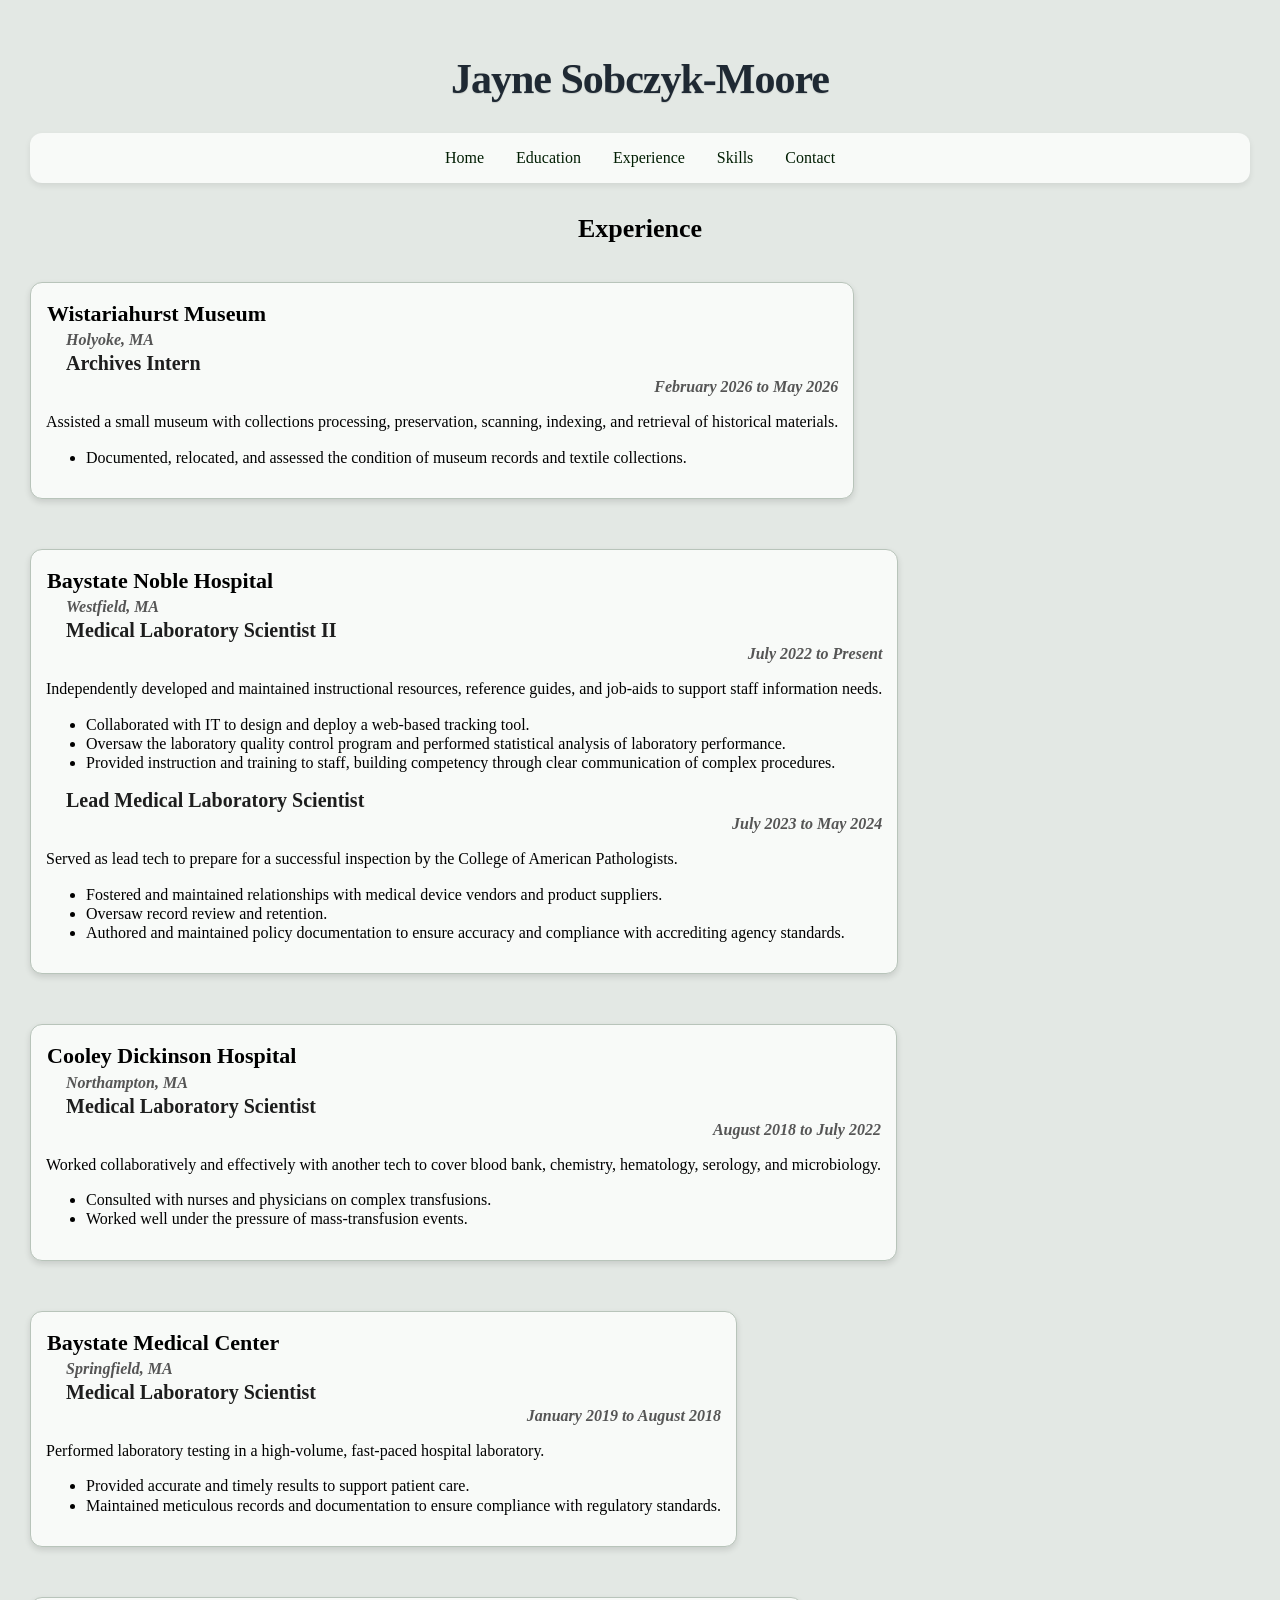
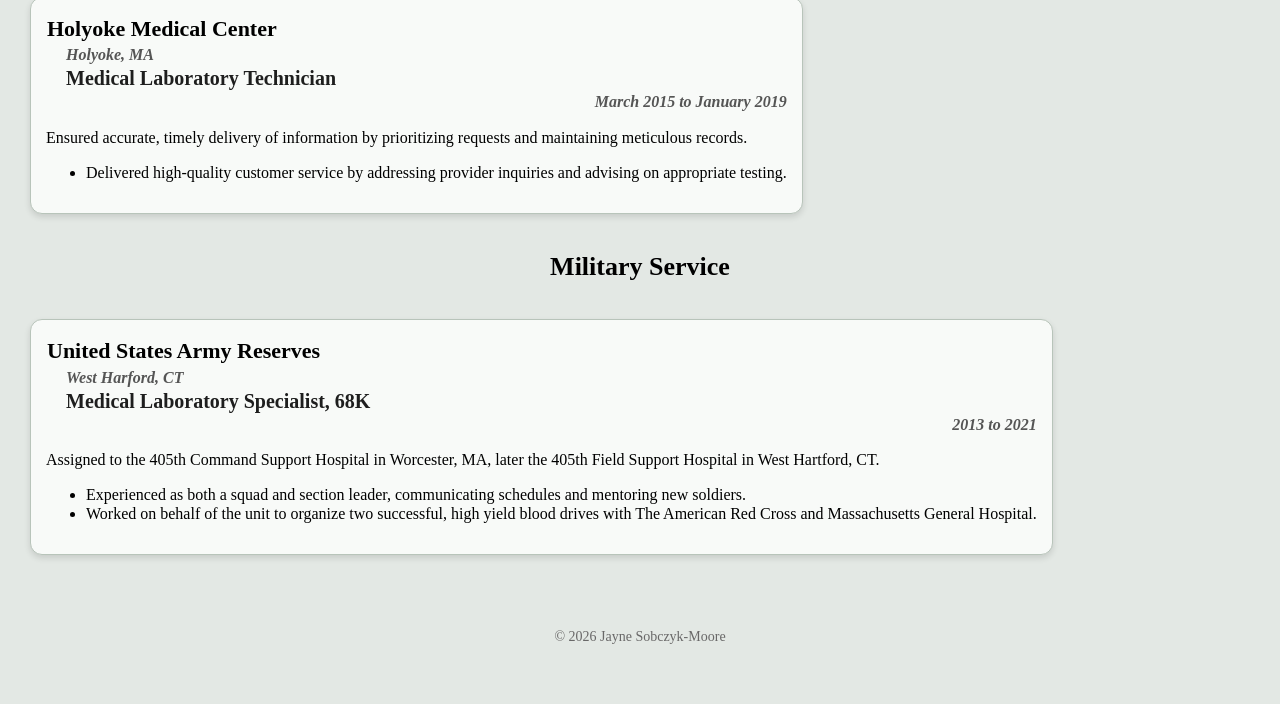
==== experience.html @ b3ea498e "Add files via upload" ====
<!DOCTYPE html>
<html lang="en">
<head>
    <meta charset="UTF-8">
    <meta name="viewport" content="width=device-width, initial-scale=1.0">
    <title>Experience | Jayne Sobczyk-Moore</title>
    <link rel="stylesheet" href="style.css">
</head>

<body>

    <header>
        <h1>Jayne Sobczyk-Moore</h1>

        <nav>
            <a href="index.html">Home</a>
            <a href="education.html">Education</a>
            <a href="experience.html">Experience</a>
            <a href="skills.html">Skills</a>
            <a href="contact.html">Contact</a>
        </nav>
    </header>

    <main>
        <h2>Experience</h2>
            <div class="section">
            
                <div class="box">
                    <h3>Wistariahurst Museum</h3>
                    <h4>Holyoke, MA</h4>
                    <h6>Archives Intern</h6>
                    <h5>February 2026 to May 2026</h5>
                    <p>Assisted a small museum with collections processing, preservation, scanning, indexing, and retrieval of historical materials.</p>
                        <ul>
                            <li>Documented, relocated, and assessed the condition of museum records and textile collections.</li>
                        </ul>
                    </div>

                <div class="box">
                    <h3>Baystate Noble Hospital</h3>
                    <h4>Westfield, MA</h4>
                    <h6>Medical Laboratory Scientist II</h6>
                    <h5>July 2022 to Present</h5>
                    <p>Independently developed and maintained instructional resources, reference guides, and job-aids to support staff information needs.</p>
                        <ul>
                            <li>Collaborated with IT to design and deploy a web-based tracking tool.</li>
                            <li>Oversaw the laboratory quality control program and performed statistical analysis of laboratory performance.</li>
                            <li>Provided instruction and training to staff, building competency through clear communication of complex procedures.</li>
                        </ul>
                    <h6>Lead Medical Laboratory Scientist</h6>
                    <h5>July 2023 to May 2024</h5>
                    <p>Served as lead tech to prepare for a successful inspection by the College of American Pathologists.</p>
                        <ul>
                            <li>Fostered and maintained relationships with medical device vendors and product suppliers.</li>
                            <li>Oversaw record review and retention.</li>
                            <li>Authored and maintained policy documentation to ensure accuracy and compliance with accrediting agency standards.</li>
                    </ul>
                </div>

            <div class="box">
                <h3>Cooley Dickinson Hospital</h3>
                <h4>Northampton, MA</h4>
                <h6>Medical Laboratory Scientist</h6>
                <h5>August 2018 to July 2022</h5>
                <p>Worked collaboratively and effectively with another tech to cover blood bank, chemistry, hematology, serology, and microbiology.</p>
                    <ul>
                        <li>Consulted with nurses and physicians on complex transfusions.</li>
                        <li>Worked well under the pressure of mass-transfusion events.</li>
                    </ul>
            </div>

            <div class="box">
                <h3>Baystate Medical Center</h3>
                <h4>Springfield, MA</h4>
                <h6>Medical Laboratory Scientist</h6>
                <h5>January 2019 to August 2018</h5>
                <p>Performed laboratory testing in a high-volume, fast-paced hospital laboratory.</p>
                    <ul>
                        <li>Provided accurate and timely results to support patient care.</li>
                        <li>Maintained meticulous records and documentation to ensure compliance with regulatory standards.</li>
                    </ul>
            </div>

            <div class="box">
            <h3>Holyoke Medical Center</h3>
                <h4>Holyoke, MA</h4>
                <h6>Medical Laboratory Technician</h6>
                <h5>March 2015 to January 2019</h5>
                <p>Ensured accurate, timely delivery of information by prioritizing requests and maintaining meticulous records.</p>
                    <ul>
                        <li>Delivered high-quality customer service by addressing provider inquiries and advising on appropriate testing.</li>
                    </ul>
            </div>
            </div>
        <h2>Military Service</h2>
            <div class="section"> 
            <div class="box">
            <h3>United States Army Reserves</h3>
                <h4>West Harford, CT</h4>
                <h6>Medical Laboratory Specialist, 68K</h6>
                <h5>2013 to 2021</h5>
                <p>Assigned to the 405th Command Support Hospital in Worcester, MA, later the 405th Field Support Hospital in West Hartford, CT.</p>
                    <ul>
                        <li>Experienced as both a squad and section leader, communicating schedules and mentoring new soldiers.</li>
                        <li>Worked on behalf of the unit to organize two successful, high yield blood drives with The American Red Cross and Massachusetts General Hospital.</li>
                    </ul>
            </div>
            </div>   
                </main>

    <footer>
        <p>&copy; 2026 Jayne Sobczyk-Moore</p>
    </footer>

</body>
</html>
---- style.css ----
body{
    font-family: "Times New Roman", Times, serif;
    font-size: 16px;
    font-weight: normal;
    font-style: normal;
    color: hsl(0, 0%, 0%);
    margin: 0px;
    padding: 30px;
    background-color: #e3e8e4;
}

@media (max-width: 600px) {
    body {
        padding: 10px;
    }
}

nav {
    display: flex;
    justify-content: center;
    flex-wrap: wrap;
    gap: 8px;
    background-color: #f8faf8;
    padding: 8px;
    border-radius: 12px;
    margin: 20px auto 30px auto;
    box-shadow: 0 3px 6px rgba(0, 0, 0, 0.08);
}

nav a {
    color: #243b2a;
    text-decoration: none;
    padding: 8px 12px;
    border-radius: 8px;
    font-weight: 500;
}

nav a:hover {
    background-color: #d5ddd7;
}

@media (max-width: 600px) {

    nav {
        gap: 2px;
        padding: 5px;
        border-radius: 0;
        box-shadow: none;
    }

    nav a {
        padding: 7px 9px;
        font-size: 14px;
    }

}

h1 {
    color: #1f2933;
    font-size: 42px;
    font-weight: 600;
    text-align: center;
    letter-spacing: -1px;
    margin: 15px 0 15px 0;
    padding: 10px;
    text-shadow: 0 1px 1px rgba(0, 0, 0, 0.123);
}
h2{
    color: #000000;
    font-size: 26px;
    padding: 1px;
    text-align: center;
}
h3{
    color: #000000;
    font-size: 22px;
    padding: 1px;
    margin-bottom: 2px;
    margin-top: 2px;
}
h4{
    color: #555;
    font-size: 16px;
    margin-left: 20px;
    margin-bottom: 2px;
    margin-top: 2px;
    font-style: italic;
}
h5{
    color: #555;
    font-size: 16px;
    margin-left: 20px;
    margin-bottom: 2px;
    margin-top: 2px;
    text-align: right;
    font-style: italic;
}
h6{
    color: #000000e1;
    font-size: 20px;
    margin-left: 20px;
    margin-bottom: 2px;
    margin-top: 2px;
}

@media (max-width: 600px) {

    h1 {
        font-size: 30px;
        padding: 5px;
    }

    h2 {
        font-size: 23px;
    }

    h3 {
        font-size: 19px;
    }
    h6 {
        font-size: 16px;
    }

}

a:link,a:visited{
    color: #011e03;
}

a:hover,a:active{
    color: #015d07;
}

about{
    img {
        display: block;
        margin: 0 auto;}
    font-size: 20px;
    text-indent: 20px;
    h3{
        text-align: center;
    }
}

profilephoto {
    display: block;
    max-width: 100%;
    width: 400px;
    height: auto;
    margin: 0 auto;
    border-radius: 12px;
}

@media (max-width: 600px) {
    .profilephoto {
        width: 50%;
    }
}

contact{
    img {
        display: block;
        margin: 0 auto;
    }
    text-align: center;
    font-size: 20px;
}

.skills {
    display: flex;
    flex-wrap: wrap;
    gap: 20px;
    align-items: center;
}

.skillbox {
    flex: 1 1 250px;
    max-width: 400px;
    background-color: #f8faf8;
    border: 1px solid #b8c4ba;
    padding: 20px;
    margin: 5px 0;
    border-radius: 12px;
    box-shadow: 0 3px 6px rgba(0, 0, 0, 0.123);
}

.section {
    display: flex;
    flex-wrap: wrap;
    gap: 20px;
    align-items: center;
}

.box {
    background-color: #f8faf8;
    border: 1px solid #b8c4ba;
    padding: 15px;
    margin: 15px 0;
    border-radius: 12px;
    box-shadow: 0 3px 6px rgba(0, 0, 0, 0.123);
    line-height: 1.2;
}

footer {
    font-size: 14px;
    color: #696868;
    padding: 15px 0;
    margin-top: 30px;
    text-align: center;
}
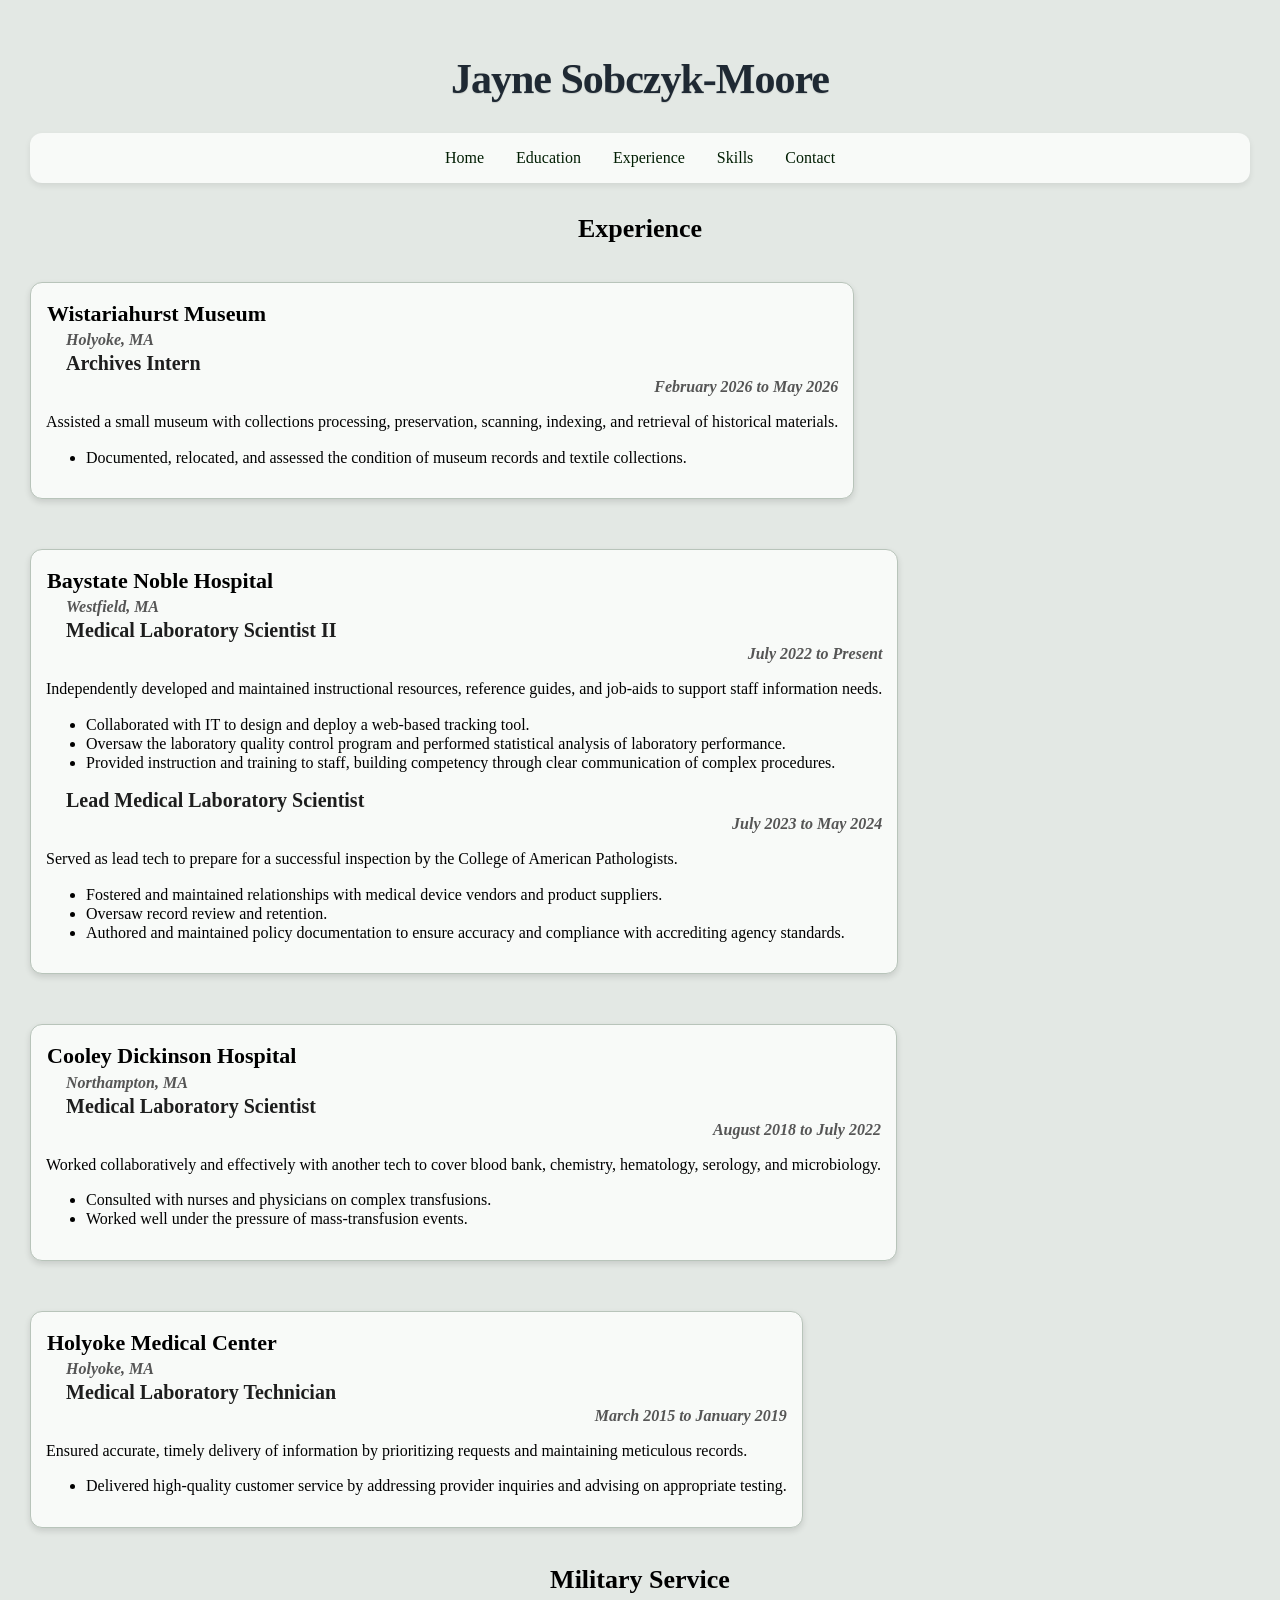
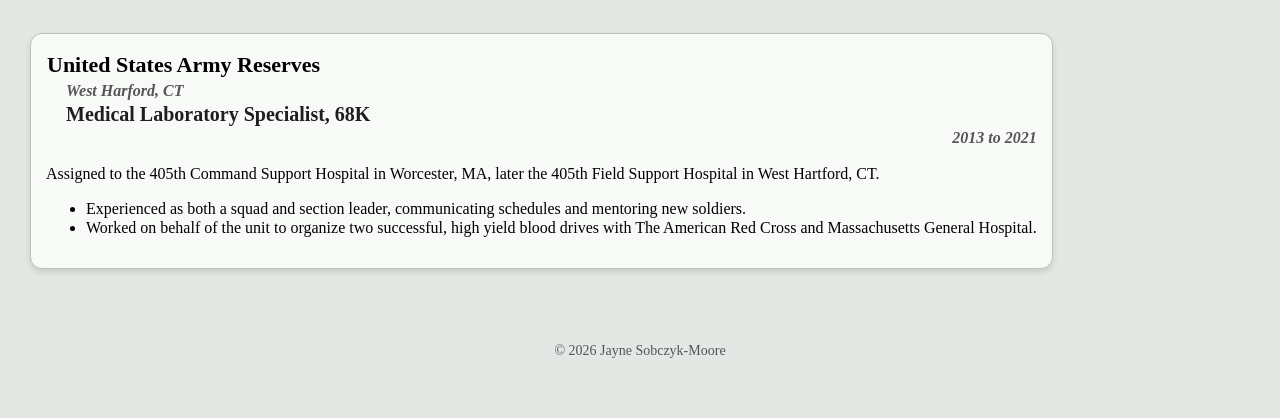
==== commit 6b054651: "Add files via upload" ====
--- a/experience.html
+++ b/experience.html
@@ -70,18 +70,6 @@
             </div>
 
             <div class="box">
-                <h3>Baystate Medical Center</h3>
-                <h4>Springfield, MA</h4>
-                <h6>Medical Laboratory Scientist</h6>
-                <h5>January 2019 to August 2018</h5>
-                <p>Performed laboratory testing in a high-volume, fast-paced hospital laboratory.</p>
-                    <ul>
-                        <li>Provided accurate and timely results to support patient care.</li>
-                        <li>Maintained meticulous records and documentation to ensure compliance with regulatory standards.</li>
-                    </ul>
-            </div>
-
-            <div class="box">
             <h3>Holyoke Medical Center</h3>
                 <h4>Holyoke, MA</h4>
                 <h6>Medical Laboratory Technician</h6>
--- a/style.css
+++ b/style.css
@@ -203,7 +203,7 @@
 
 footer {
     font-size: 14px;
-    color: #696868;
+    color: #555;
     padding: 15px 0;
     margin-top: 30px;
     text-align: center;
